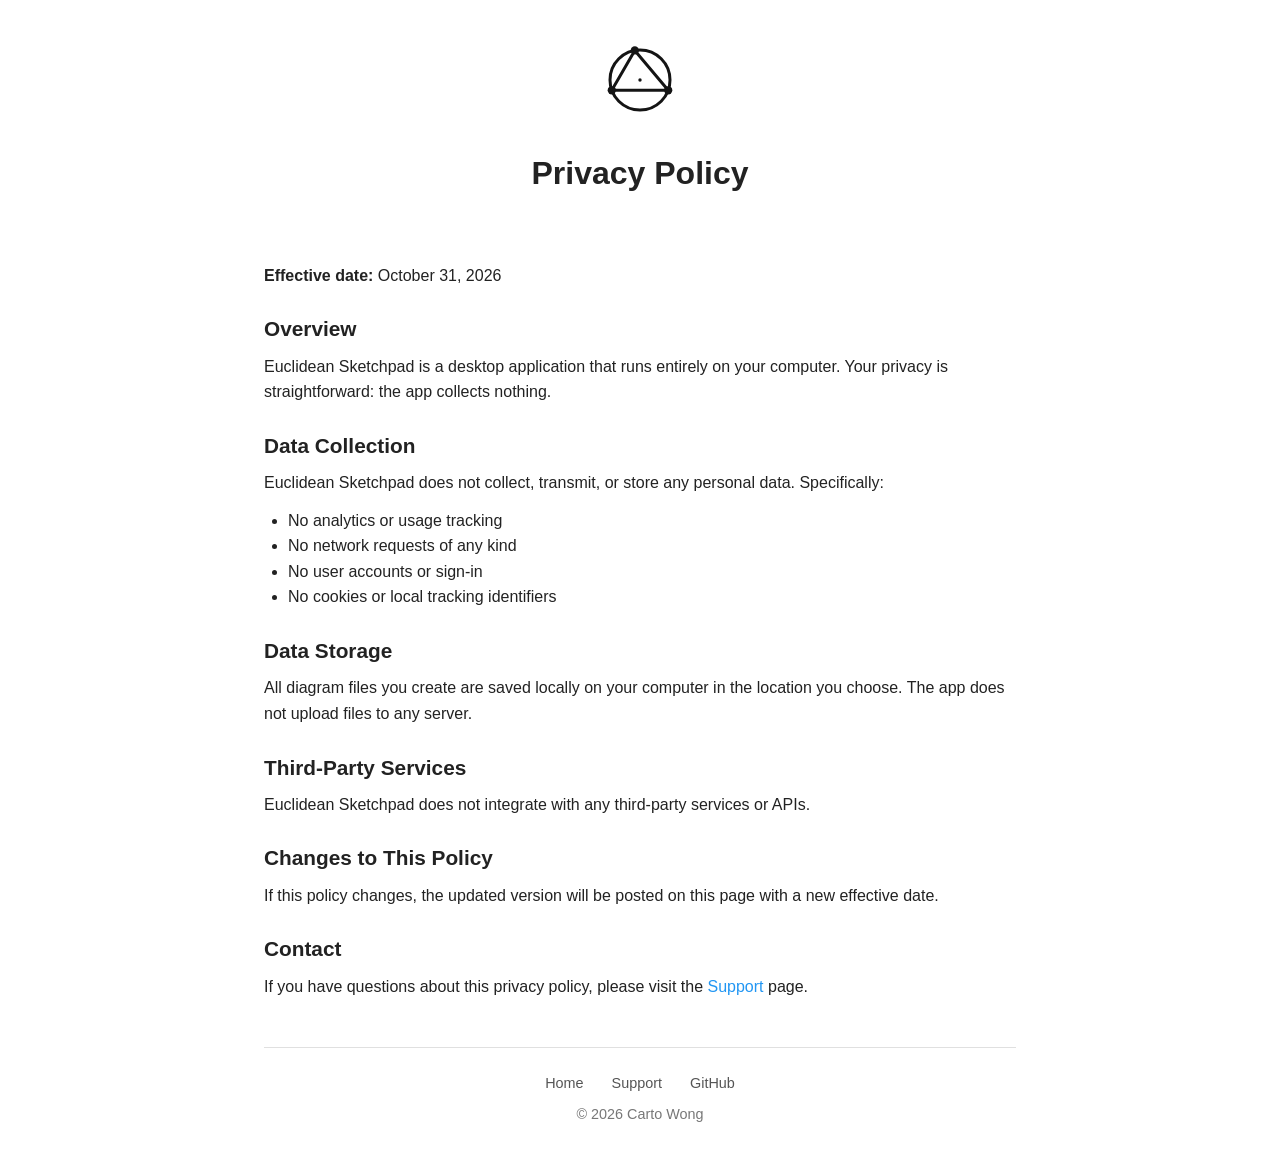
==== docs/privacy/index.html @ 0bc65638 "Add GitHub Pages site for App Store submission Landing page, privacy policy, and support page served" ====
<!DOCTYPE html>
<html lang="en">
<head>
    <meta charset="UTF-8">
    <meta name="viewport" content="width=device-width, initial-scale=1.0">
    <title>Privacy Policy — Euclidean Sketchpad</title>
    <link rel="icon" type="image/png" href="../images/app-icon.png">
    <link rel="stylesheet" href="../style.css">
</head>
<body>
    <div class="container">
        <header class="site-header">
            <a href="../"><img src="../images/app-icon.svg" alt="Euclidean Sketchpad icon"></a>
            <h1>Privacy Policy</h1>
        </header>

        <section class="content">
            <p><strong>Effective date:</strong> October 31, 2026</p>

            <h2>Overview</h2>
            <p>Euclidean Sketchpad is a desktop application that runs entirely on your computer. Your privacy is straightforward: the app collects nothing.</p>

            <h2>Data Collection</h2>
            <p>Euclidean Sketchpad does not collect, transmit, or store any personal data. Specifically:</p>
            <ul>
                <li>No analytics or usage tracking</li>
                <li>No network requests of any kind</li>
                <li>No user accounts or sign-in</li>
                <li>No cookies or local tracking identifiers</li>
            </ul>

            <h2>Data Storage</h2>
            <p>All diagram files you create are saved locally on your computer in the location you choose. The app does not upload files to any server.</p>

            <h2>Third-Party Services</h2>
            <p>Euclidean Sketchpad does not integrate with any third-party services or APIs.</p>

            <h2>Changes to This Policy</h2>
            <p>If this policy changes, the updated version will be posted on this page with a new effective date.</p>

            <h2>Contact</h2>
            <p>If you have questions about this privacy policy, please visit the <a href="../support/">Support</a> page.</p>
        </section>

        <footer class="site-footer">
            <nav>
                <a href="../index.html">Home</a>
                <a href="https://github.com/cartowong/euclidean-sketchpad/issues">Support</a>
                <a href="https://github.com/cartowong/euclidean-sketchpad">GitHub</a>
            </nav>
            <p>&copy; 2026 Carto Wong</p>
        </footer>
    </div>
</body>
</html>
---- docs/style.css ----
*, *::before, *::after {
    box-sizing: border-box;
    margin: 0;
    padding: 0;
}

body {
    font-family: -apple-system, BlinkMacSystemFont, "Segoe UI", Roboto, Helvetica, Arial, sans-serif;
    color: #222;
    background: #fff;
    line-height: 1.6;
    -webkit-font-smoothing: antialiased;
}

a {
    color: #2196F3;
    text-decoration: none;
}

a:hover {
    text-decoration: underline;
}

.container {
    max-width: 800px;
    margin: 0 auto;
    padding: 0 24px;
}

/* Header */
.site-header {
    padding: 32px 0 16px;
    text-align: center;
}

.site-header img {
    width: 96px;
    height: 96px;
}

.site-header h1 {
    font-size: 2rem;
    font-weight: 700;
    margin: 12px 0 8px;
}

.site-header .tagline {
    font-size: 1.1rem;
    color: #555;
    max-width: 500px;
    margin: 0 auto;
}

/* Hero screenshot */
.hero {
    margin: 32px 0;
    text-align: center;
}

.hero img {
    max-width: 100%;
    border-radius: 8px;
    box-shadow: 0 2px 16px rgba(0, 0, 0, 0.12);
}

/* Download button */
.download {
    text-align: center;
    margin: 32px 0;
}

.download a {
    display: inline-block;
    background: #2196F3;
    color: #fff;
    padding: 12px 32px;
    border-radius: 8px;
    font-size: 1.1rem;
    font-weight: 600;
    transition: background 0.2s;
}

.download a:hover {
    background: #1976D2;
    text-decoration: none;
}

/* Features */
.features {
    margin: 40px 0;
}

.features h2 {
    font-size: 1.4rem;
    margin-bottom: 16px;
}

.features ul {
    list-style: none;
    padding: 0;
}

.features li {
    padding: 8px 0;
    padding-left: 24px;
    position: relative;
}

.features li::before {
    content: "\2713";
    position: absolute;
    left: 0;
    color: #4CAF50;
    font-weight: 700;
}

.features li strong {
    font-weight: 600;
}

/* Content pages (privacy, support) */
.content {
    margin: 40px 0;
}

.content h2 {
    font-size: 1.3rem;
    margin: 24px 0 8px;
}

.content p, .content ul {
    margin-bottom: 12px;
}

.content ul {
    padding-left: 24px;
}

/* Footer */
.site-footer {
    border-top: 1px solid #e0e0e0;
    padding: 24px 0;
    margin-top: 48px;
    text-align: center;
    font-size: 0.9rem;
    color: #777;
}

.site-footer nav {
    margin-bottom: 8px;
}

.site-footer nav a {
    margin: 0 12px;
    color: #555;
}

.site-footer nav a:hover {
    color: #2196F3;
}

/* Responsive */
@media (max-width: 600px) {
    .site-header h1 {
        font-size: 1.5rem;
    }

    .site-header .tagline {
        font-size: 1rem;
    }

    .features li {
        font-size: 0.95rem;
    }
}
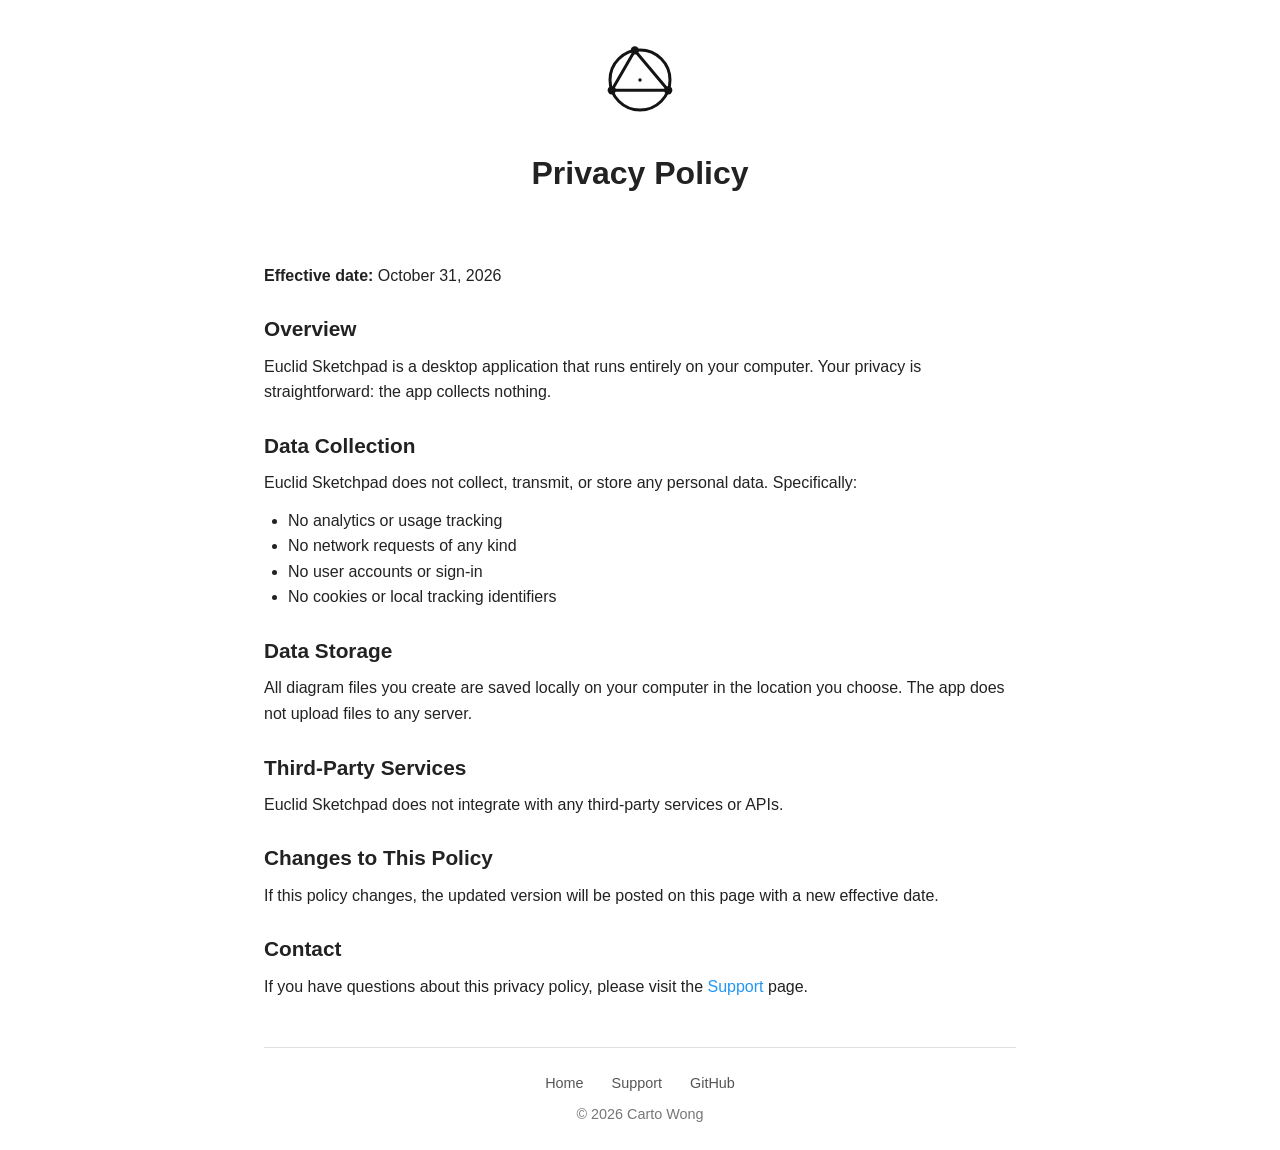
==== commit c2d708b6: "Rename app from "Euclidean Sketchpad" to "Euclid Sketchpad" Full rename across package directories, " ====
--- a/docs/privacy/index.html
+++ b/docs/privacy/index.html
@@ -3,14 +3,14 @@
 <head>
     <meta charset="UTF-8">
     <meta name="viewport" content="width=device-width, initial-scale=1.0">
-    <title>Privacy Policy — Euclidean Sketchpad</title>
+    <title>Privacy Policy — Euclid Sketchpad</title>
     <link rel="icon" type="image/png" href="../images/app-icon.png">
     <link rel="stylesheet" href="../style.css">
 </head>
 <body>
     <div class="container">
         <header class="site-header">
-            <a href="../"><img src="../images/app-icon.svg" alt="Euclidean Sketchpad icon"></a>
+            <a href="../"><img src="../images/app-icon.svg" alt="Euclid Sketchpad icon"></a>
             <h1>Privacy Policy</h1>
         </header>
 
@@ -18,10 +18,10 @@
             <p><strong>Effective date:</strong> October 31, 2026</p>
 
             <h2>Overview</h2>
-            <p>Euclidean Sketchpad is a desktop application that runs entirely on your computer. Your privacy is straightforward: the app collects nothing.</p>
+            <p>Euclid Sketchpad is a desktop application that runs entirely on your computer. Your privacy is straightforward: the app collects nothing.</p>
 
             <h2>Data Collection</h2>
-            <p>Euclidean Sketchpad does not collect, transmit, or store any personal data. Specifically:</p>
+            <p>Euclid Sketchpad does not collect, transmit, or store any personal data. Specifically:</p>
             <ul>
                 <li>No analytics or usage tracking</li>
                 <li>No network requests of any kind</li>
@@ -33,7 +33,7 @@
             <p>All diagram files you create are saved locally on your computer in the location you choose. The app does not upload files to any server.</p>
 
             <h2>Third-Party Services</h2>
-            <p>Euclidean Sketchpad does not integrate with any third-party services or APIs.</p>
+            <p>Euclid Sketchpad does not integrate with any third-party services or APIs.</p>
 
             <h2>Changes to This Policy</h2>
             <p>If this policy changes, the updated version will be posted on this page with a new effective date.</p>
@@ -45,8 +45,8 @@
         <footer class="site-footer">
             <nav>
                 <a href="../index.html">Home</a>
-                <a href="https://github.com/cartowong/euclidean-sketchpad/issues">Support</a>
-                <a href="https://github.com/cartowong/euclidean-sketchpad">GitHub</a>
+                <a href="https://github.com/cartowong/euclid-sketchpad/issues">Support</a>
+                <a href="https://github.com/cartowong/euclid-sketchpad">GitHub</a>
             </nav>
             <p>&copy; 2026 Carto Wong</p>
         </footer>
--- a/docs/style.css
+++ b/docs/style.css
@@ -83,6 +83,13 @@
 .download a:hover {
     background: #1976D2;
     text-decoration: none;
+}
+
+/* Also available */
+.also-available {
+    text-align: center;
+    color: #555;
+    font-size: 0.95rem;
 }
 
 /* Features */
